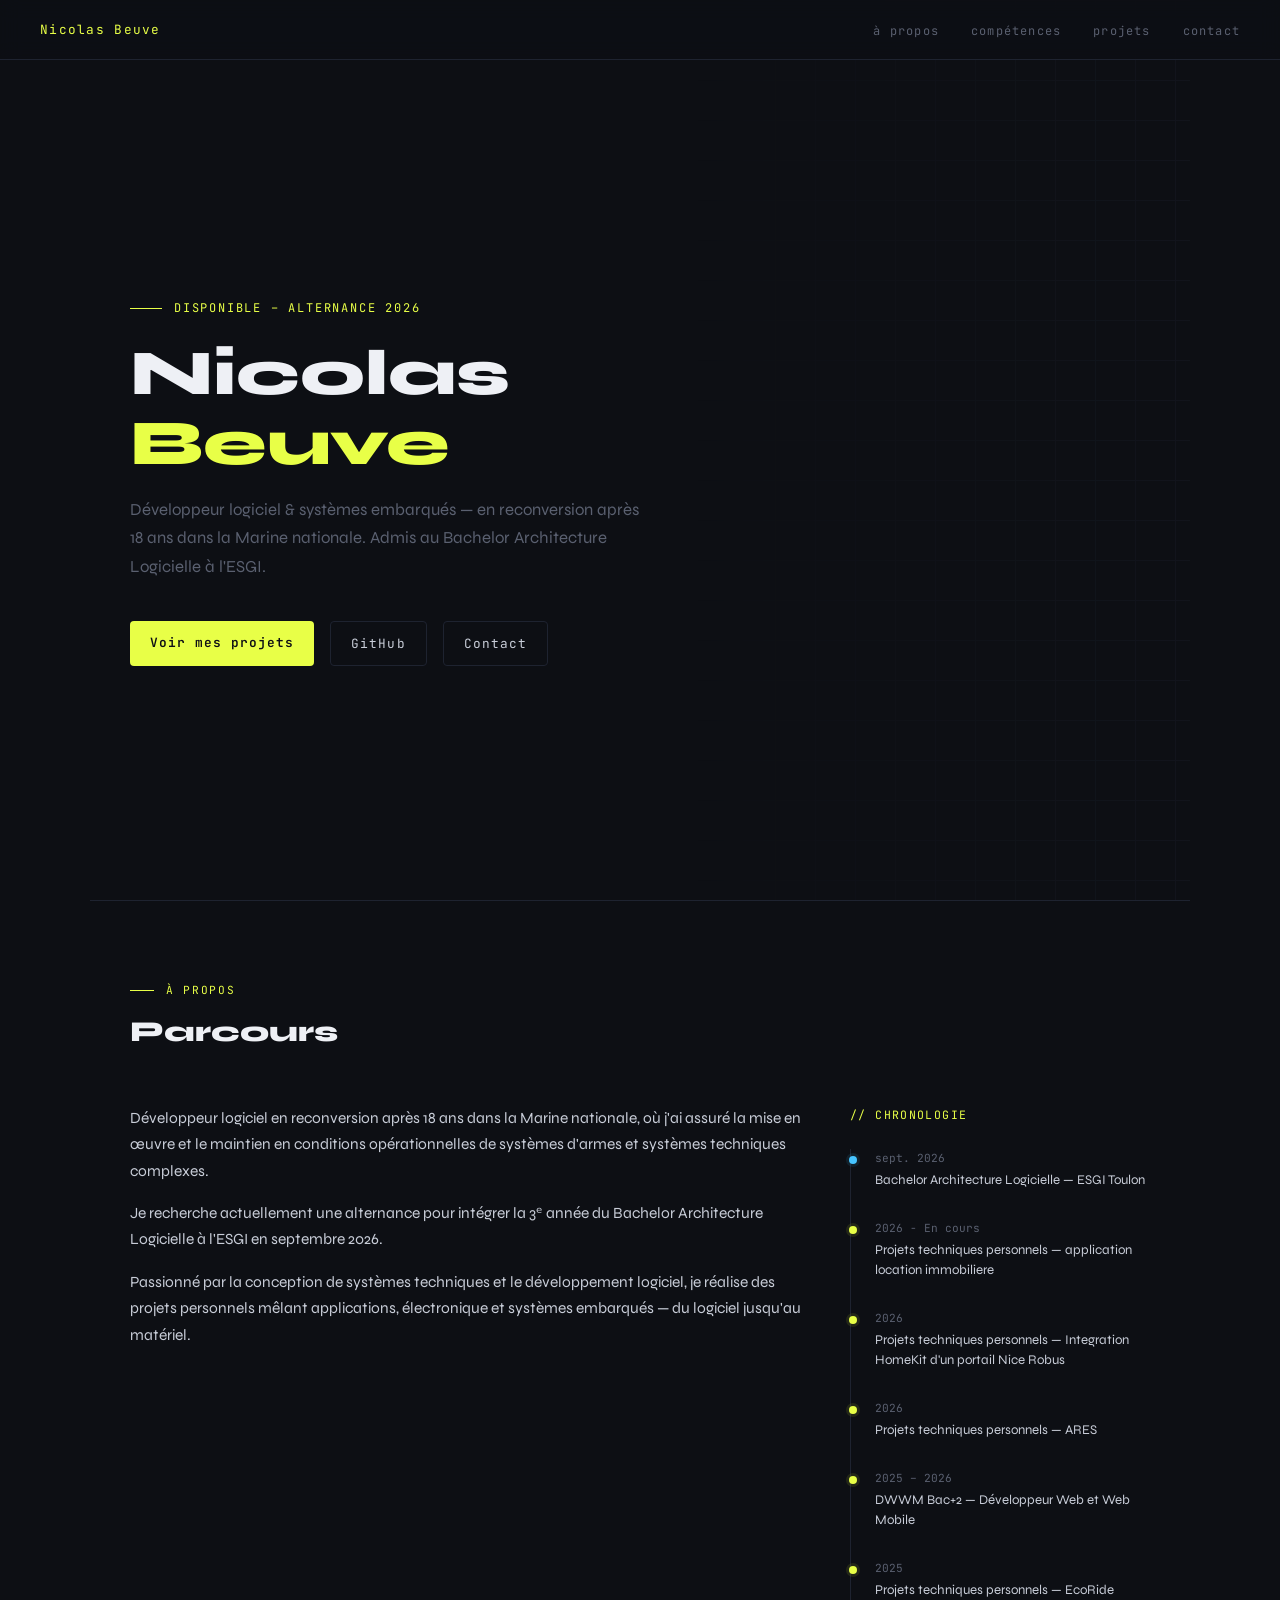
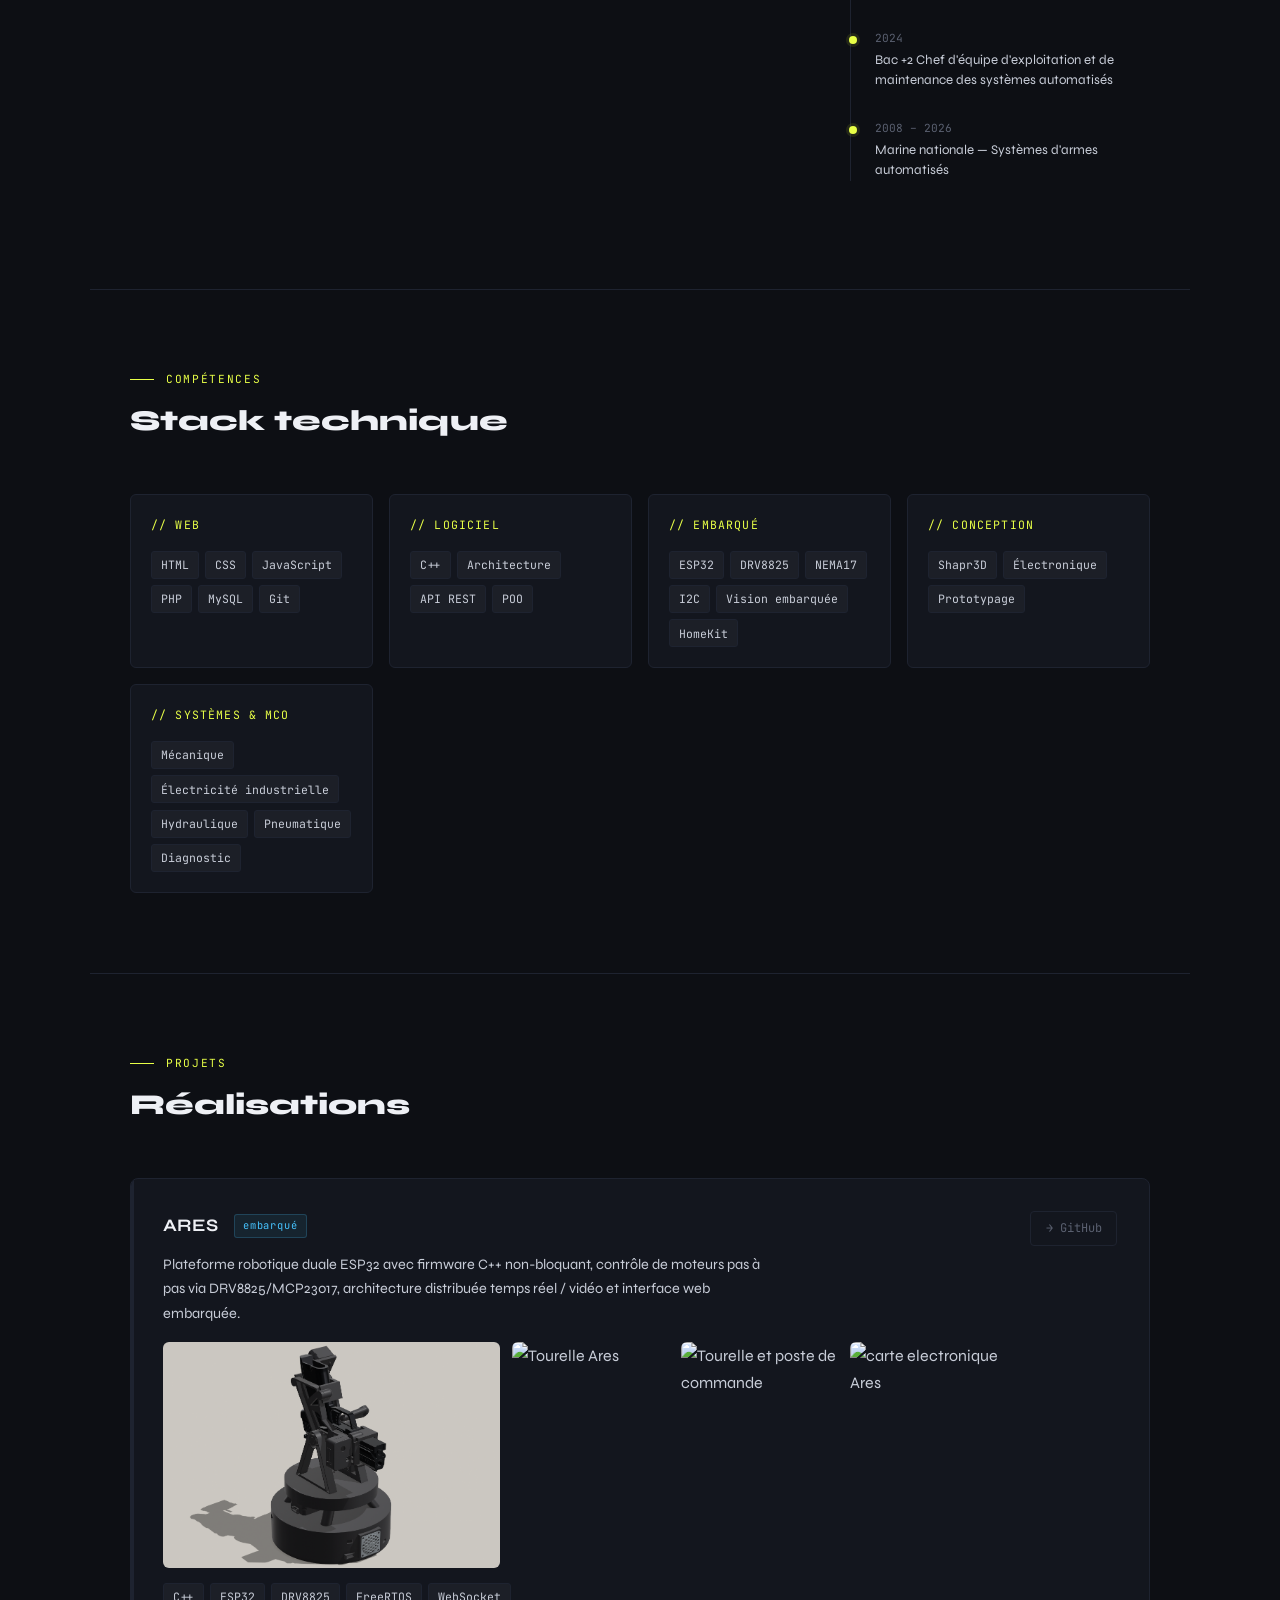
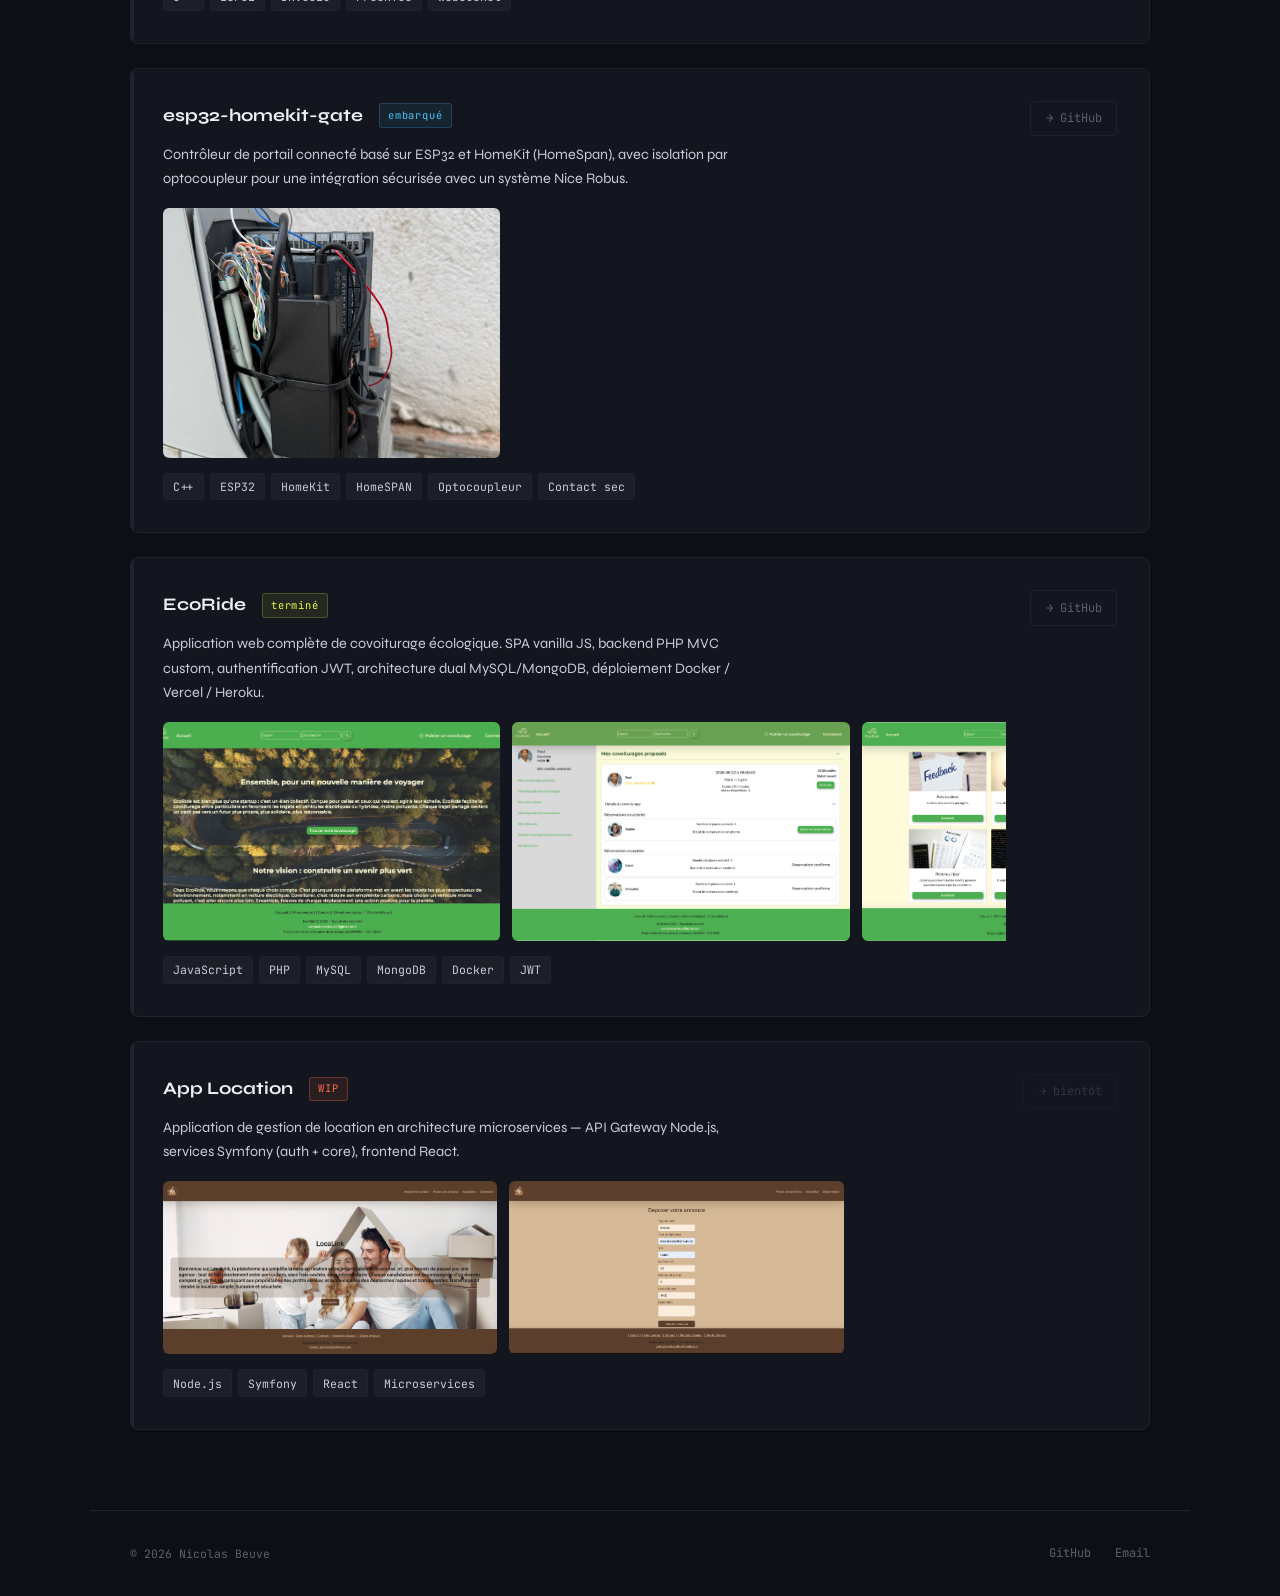
==== index.html @ 8218bd29 "rename to index.html" ====
<!doctype html>
<html lang="fr">
  <head>
    <meta charset="UTF-8" />
    <meta name="viewport" content="width=device-width, initial-scale=1.0" />
    <title>Nicolas Beuve — Portfolio</title>
    <style>
      @import url("https://fonts.googleapis.com/css2?family=JetBrains+Mono:wght@400;600&family=Syne:wght@400;700;800&display=swap");
    </style>
    <link rel="stylesheet" href="style.css" />
  </head>
  <body>
    <!-- NAV -->
    <nav>
      <div class="nav-logo">Nicolas Beuve</div>
      <ul class="nav-links">
        <li><a href="#about">à propos</a></li>
        <li><a href="#skills">compétences</a></li>
        <li><a href="#projects">projets</a></li>
        <li><a href="mailto:nicolasbeuve1@gmail.com">contact</a></li>
      </ul>
    </nav>

    <!-- HERO -->
    <div class="hero">
      <div class="hero-content">
        <div class="hero-tag">Disponible – alternance 2026</div>
        <h1>Nicolas<br /><span>Beuve</span></h1>
        <p class="hero-sub">
          Développeur logiciel & systèmes embarqués — en reconversion après 18 ans dans la Marine nationale. Admis au Bachelor Architecture Logicielle
          à l'ESGI.
        </p>
        <div class="hero-links">
          <a href="#projects" class="btn btn-primary">Voir mes projets</a>
          <a href="https://github.com/Nico8321" class="btn btn-outline" target="_blank">GitHub</a>
          <a href="mailto:nicolasbeuve1@gmail.com" class="btn btn-outline">Contact</a>
        </div>
      </div>
    </div>

    <!-- ABOUT -->
    <section class="section" id="about">
      <div class="section-label">À propos</div>
      <div class="section-title">Parcours</div>

      <div class="about-grid">
        <div class="about-text">
          <p>
            Développeur logiciel en reconversion après 18 ans dans la Marine nationale, où j'ai assuré la mise en œuvre et le maintien en conditions
            opérationnelles de systèmes d'armes et systèmes techniques complexes.
          </p>
          <p>Je recherche actuellement une alternance pour intégrer la 3ᵉ année du Bachelor Architecture Logicielle à l'ESGI en septembre 2026.</p>
          <p>
            Passionné par la conception de systèmes techniques et le développement logiciel, je réalise des projets personnels mêlant applications,
            électronique et systèmes embarqués — du logiciel jusqu'au matériel.
          </p>
        </div>

        <div class="timeline">
          <div class="timeline-title">// chronologie</div>
          <div class="timeline-list">
            <div class="timeline-item">
              <div class="year">sept. 2026</div>
              <p>Bachelor Architecture Logicielle — ESGI Toulon</p>
            </div>
            <div class="timeline-item">
              <div class="year">2026 - En cours</div>
              <p>Projets techniques personnels — application location immobiliere</p>
            </div>
            <div class="timeline-item">
              <div class="year">2026</div>
              <p>Projets techniques personnels — Integration HomeKit d'un portail Nice Robus</p>
            </div>

            <div class="timeline-item">
              <div class="year">2026</div>
              <p>Projets techniques personnels — ARES</p>
            </div>
            <div class="timeline-item">
              <div class="year">2025 – 2026</div>
              <p>DWWM Bac+2 — Développeur Web et Web Mobile</p>
            </div>

            <div class="timeline-item">
              <div class="year">2025</div>
              <p>Projets techniques personnels — EcoRide</p>
            </div>
            <div class="timeline-item">
              <div class="year">2024</div>
              <p>Bac +2 Chef d'équipe d'exploitation et de maintenance des systèmes automatisés</p>
            </div>
            <div class="timeline-item">
              <div class="year">2008 – 2026</div>
              <p>Marine nationale — Systèmes d'armes automatisés</p>
            </div>
          </div>
        </div>
      </div>
    </section>

    <!-- SKILLS -->
    <section class="section" id="skills">
      <div class="section-label">Compétences</div>
      <div class="section-title">Stack technique</div>

      <div class="skills-grid">
        <div class="skill-card">
          <div class="skill-card-title">// Web</div>
          <div class="skill-tags">
            <span class="tag">HTML</span>
            <span class="tag">CSS</span>
            <span class="tag">JavaScript</span>
            <span class="tag">PHP</span>
            <span class="tag">MySQL</span>
            <span class="tag">Git</span>
          </div>
        </div>

        <div class="skill-card">
          <div class="skill-card-title">// Logiciel</div>
          <div class="skill-tags">
            <span class="tag">C++</span>
            <span class="tag">Architecture</span>
            <span class="tag">API REST</span>
            <span class="tag">POO</span>
          </div>
        </div>

        <div class="skill-card">
          <div class="skill-card-title">// Embarqué</div>
          <div class="skill-tags">
            <span class="tag">ESP32</span>
            <span class="tag">DRV8825</span>
            <span class="tag">NEMA17</span>
            <span class="tag">I2C</span>
            <span class="tag">Vision embarquée</span>
            <span class="tag">HomeKit</span>
          </div>
        </div>

        <div class="skill-card">
          <div class="skill-card-title">// Conception</div>
          <div class="skill-tags">
            <span class="tag">Shapr3D</span>
            <span class="tag">Électronique</span>
            <span class="tag">Prototypage</span>
          </div>
        </div>

        <div class="skill-card">
          <div class="skill-card-title">// Systèmes & MCO</div>
          <div class="skill-tags">
            <span class="tag">Mécanique</span>
            <span class="tag">Électricité industrielle</span>
            <span class="tag">Hydraulique</span>
            <span class="tag">Pneumatique</span>
            <span class="tag">Diagnostic</span>
          </div>
        </div>
      </div>
    </section>

    <!-- PROJECTS -->
    <section class="section" id="projects">
      <div class="section-label">Projets</div>
      <div class="section-title">Réalisations</div>

      <div class="projects-list">
        <div class="project-card">
          <div>
            <div class="project-header">
              <span class="project-name">ARES</span>
              <span class="project-badge badge-embedded">embarqué</span>
            </div>
            <p class="project-desc">
              Plateforme robotique duale ESP32 avec firmware C++ non-bloquant, contrôle de moteurs pas à pas via DRV8825/MCP23017, architecture
              distribuée temps réel / vidéo et interface web embarquée.
            </p>
            <div class="project-images">
              <img src="captures/ares2.png" alt="plan Shapr3D" />
              <img src="captures/ares.jpeg" alt="Tourelle Ares" />
              <img src="captures/ares3.jpeg" alt="Tourelle et poste de commande" />
              <img src="captures/ares5.jpeg" alt="carte electronique Ares" />
            </div>
            <div class="project-stack">
              <span class="tag">C++</span>
              <span class="tag">ESP32</span>
              <span class="tag">DRV8825</span>
              <span class="tag">FreeRTOS</span>
              <span class="tag">WebSocket</span>
            </div>
          </div>
          <a href="https://github.com/Nico8321/ARES" class="project-link" target="_blank">→ GitHub</a>
        </div>
        <div class="project-card">
          <div>
            <div class="project-header">
              <span class="project-name">esp32-homekit-gate</span>
              <span class="project-badge badge-embedded">embarqué</span>
            </div>
            <p class="project-desc">
              Contrôleur de portail connecté basé sur ESP32 et HomeKit (HomeSpan), avec isolation par optocoupleur pour une intégration sécurisée avec
              un système Nice Robus.
            </p>
            <div class="project-images">
              <img src="captures/homekite_gate.jpeg" alt="nice Robus" />
            </div>
            <div class="project-stack">
              <span class="tag">C++</span>
              <span class="tag">ESP32</span>
              <span class="tag">HomeKit</span>
              <span class="tag">HomeSPAN</span>
              <span class="tag">Optocoupleur</span>
              <span class="tag">Contact sec</span>
            </div>
          </div>
          <a href="https://github.com/Nico8321/esp32-homekit-gate" class="project-link" target="_blank">→ GitHub</a>
        </div>

        <div class="project-card">
          <div>
            <div class="project-header">
              <span class="project-name">EcoRide</span>
              <span class="project-badge badge-done">terminé</span>
            </div>
            <p class="project-desc">
              Application web complète de covoiturage écologique. SPA vanilla JS, backend PHP MVC custom, authentification JWT, architecture dual
              MySQL/MongoDB, déploiement Docker / Vercel / Heroku.
            </p>
            <div class="project-images">
              <img src="captures/ecoride1.png" alt="capture Ecoride" />
              <img src="captures/ecoride2.png" alt="capture Ecoride 2" />
              <img src="captures/ecoride3.png" alt="capture Ecoride 3" />
            </div>
            <div class="project-stack">
              <span class="tag">JavaScript</span>
              <span class="tag">PHP</span>
              <span class="tag">MySQL</span>
              <span class="tag">MongoDB</span>
              <span class="tag">Docker</span>
              <span class="tag">JWT</span>
            </div>
          </div>
          <a href="https://github.com/Nico8321/Ecoride_front" class="project-link" target="_blank">→ GitHub</a>
        </div>

        <div class="project-card">
          <div>
            <div class="project-header">
              <span class="project-name">App Location</span>
              <span class="project-badge badge-wip">WIP</span>
            </div>

            <p class="project-desc">
              Application de gestion de location en architecture microservices — API Gateway Node.js, services Symfony (auth + core), frontend React.
            </p>
            <div class="project-images">
              <img src="captures/appLocation.png" alt="Capture AppLocation" />
              <img src="captures/appLocation2.png" alt="Capture AppLocation2" />
            </div>
            <div class="project-stack">
              <span class="tag">Node.js</span>
              <span class="tag">Symfony</span>
              <span class="tag">React</span>
              <span class="tag">Microservices</span>
            </div>
          </div>
          <a class="project-link disabled">→ bientôt</a>
        </div>
      </div>
    </section>

    <!-- FOOTER -->
    <footer>
      <div class="footer-copy">© 2026 Nicolas Beuve</div>
      <div class="footer-links">
        <a href="https://github.com/Nico8321" target="_blank">GitHub</a>
        <a href="mailto:nicolasbeuve1@gmail.com">Email</a>
      </div>
    </footer>
  </body>
</html>
---- style.css ----
:root {
  --bg: #0d0f14;
  --surface: #13161e;
  --surface2: #181c26;
  --border: #1e2330;
  --accent: #e8ff47;
  --accent2: #47c4ff;
  --accent3: #ff6b47;
  --text: #c8cdd8;
  --text-dim: #5a6070;
  --heading: #eef0f5;
}

* {
  box-sizing: border-box;
  margin: 0;
  padding: 0;
}

html {
  scroll-behavior: smooth;
}

body {
  background: var(--bg);
  color: var(--text);
  font-family: "Syne", sans-serif;
  line-height: 1.7;
  min-height: 100vh;
}

/* NAV */
nav {
  position: fixed;
  top: 0;
  left: 0;
  right: 0;
  z-index: 100;
  display: flex;
  justify-content: space-between;
  align-items: center;
  padding: 1rem 2.5rem;
  background: rgba(13, 15, 20, 0.85);
  backdrop-filter: blur(10px);
  border-bottom: 1px solid var(--border);
}

.nav-logo {
  font-family: "JetBrains Mono", monospace;
  font-size: 0.8rem;
  color: var(--accent);
  letter-spacing: 0.1em;
}

.nav-links {
  display: flex;
  gap: 2rem;
  list-style: none;
}

.nav-links a {
  font-family: "JetBrains Mono", monospace;
  font-size: 0.75rem;
  color: var(--text-dim);
  text-decoration: none;
  letter-spacing: 0.1em;
  transition: color 0.2s;
}

.nav-links a:hover {
  color: var(--accent);
}

/* HERO */
.hero {
  min-height: 100vh;
  display: flex;
  align-items: center;
  padding: 8rem 2.5rem 4rem;
  max-width: 1100px;
  margin: 0 auto;
  position: relative;
}

.hero-content {
  max-width: 680px;
}

.hero-tag {
  font-family: "JetBrains Mono", monospace;
  font-size: 0.75rem;
  color: var(--accent);
  letter-spacing: 0.15em;
  text-transform: uppercase;
  margin-bottom: 1.25rem;
  display: flex;
  align-items: center;
  gap: 0.75rem;
}

.hero-tag::before {
  content: "";
  display: block;
  width: 2rem;
  height: 1px;
  background: var(--accent);
}

.hero h1 {
  font-size: clamp(2.5rem, 6vw, 4rem);
  font-weight: 800;
  color: var(--heading);
  line-height: 1.1;
  margin-bottom: 1rem;
}

.hero h1 span {
  color: var(--accent);
}

.hero-sub {
  font-size: 1.05rem;
  color: var(--text-dim);
  margin-bottom: 2.5rem;
  max-width: 520px;
}

.hero-links {
  display: flex;
  gap: 1rem;
  flex-wrap: wrap;
}

.btn {
  font-family: "JetBrains Mono", monospace;
  font-size: 0.8rem;
  letter-spacing: 0.08em;
  padding: 0.65rem 1.25rem;
  border-radius: 4px;
  text-decoration: none;
  transition: all 0.2s;
  cursor: pointer;
}

.btn-primary {
  background: var(--accent);
  color: #0d0f14;
  font-weight: 600;
}

.btn-primary:hover {
  background: #d4eb30;
}

.btn-outline {
  border: 1px solid var(--border);
  color: var(--text);
}

.btn-outline:hover {
  border-color: var(--accent2);
  color: var(--accent2);
}

/* GRID BG */
.hero::before {
  content: "";
  position: absolute;
  top: 0;
  right: 0;
  width: 45%;
  height: 100%;
  background-image: linear-gradient(var(--border) 1px, transparent 1px), linear-gradient(90deg, var(--border) 1px, transparent 1px);
  background-size: 40px 40px;
  mask-image: linear-gradient(to left, rgba(0, 0, 0, 0.3), transparent);
  pointer-events: none;
}

/* SECTIONS */
.section {
  max-width: 1100px;
  margin: 0 auto;
  padding: 5rem 2.5rem;
  border-top: 1px solid var(--border);
}

.section-label {
  font-family: "JetBrains Mono", monospace;
  font-size: 0.7rem;
  color: var(--accent);
  letter-spacing: 0.15em;
  text-transform: uppercase;
  margin-bottom: 0.5rem;
  display: flex;
  align-items: center;
  gap: 0.75rem;
}

.section-label::before {
  content: "";
  display: block;
  width: 1.5rem;
  height: 1px;
  background: var(--accent);
}

.section-title {
  font-size: 1.8rem;
  font-weight: 800;
  color: var(--heading);
  margin-bottom: 3rem;
}

/* ABOUT + TIMELINE */
.about-grid {
  display: grid;
  grid-template-columns: 1fr 300px;
  gap: 3rem;
  align-items: start;
}

.about-text p {
  font-size: 0.97rem;
  color: var(--text);
  margin-bottom: 1rem;
}

.about-text p:last-child {
  margin-bottom: 0;
}

/* TIMELINE */
.timeline {
  position: relative;
}

.timeline-title {
  font-family: "JetBrains Mono", monospace;
  font-size: 0.72rem;
  color: var(--accent);
  letter-spacing: 0.12em;
  text-transform: uppercase;
  margin-bottom: 1.5rem;
}

.timeline-list {
  position: relative;
  padding-left: 1.5rem;
  border-left: 1px solid var(--border);
}

.timeline-item {
  position: relative;
  margin-bottom: 1.75rem;
}

.timeline-item::before {
  content: "";
  position: absolute;
  left: -1.6rem;
  top: 0.45rem;
  width: 8px;
  height: 8px;
  background: var(--accent);
  border-radius: 50%;
  box-shadow: 0 0 0 3px rgba(232, 255, 71, 0.1);
}

.timeline-item:first-child::before {
  background: var(--accent2);
  box-shadow: 0 0 0 3px rgba(71, 196, 255, 0.1);
}

.timeline-item p {
  font-size: 0.83rem;
  color: var(--text);
  line-height: 1.5;
}

.timeline-item .year {
  font-family: "JetBrains Mono", monospace;
  font-size: 0.7rem;
  color: var(--text-dim);
  margin-bottom: 0.2rem;
}

/* SKILLS */
.skills-grid {
  display: grid;
  grid-template-columns: repeat(auto-fill, minmax(220px, 1fr));
  gap: 1rem;
}

.skill-card {
  background: var(--surface);
  border: 1px solid var(--border);
  border-radius: 6px;
  padding: 1.25rem;
  transition: border-color 0.2s;
}

.skill-card:hover {
  border-color: rgba(232, 255, 71, 0.3);
}

.skill-card-title {
  font-family: "JetBrains Mono", monospace;
  font-size: 0.72rem;
  color: var(--accent);
  letter-spacing: 0.1em;
  text-transform: uppercase;
  margin-bottom: 1rem;
}

.skill-tags {
  display: flex;
  flex-wrap: wrap;
  gap: 0.4rem;
}

.tag {
  font-family: "JetBrains Mono", monospace;
  font-size: 0.72rem;
  background: rgba(255, 255, 255, 0.04);
  border: 1px solid var(--border);
  color: var(--text);
  padding: 0.2rem 0.55rem;
  border-radius: 3px;
}

/* PROJECTS */
.projects-list {
  display: flex;
  flex-direction: column;
  gap: 1.5rem;
}

.project-card {
  background: var(--surface);
  border: 1px solid var(--border);
  border-radius: 8px;
  padding: 2rem;
  display: grid;
  grid-template-columns: 1fr auto;
  gap: 1.5rem;
  align-items: start;
  transition: border-color 0.2s;
  position: relative;
  overflow: hidden;
}

.project-card::before {
  content: "";
  position: absolute;
  top: 0;
  left: 0;
  width: 3px;
  height: 100%;
  background: var(--border);
  transition: background 0.2s;
}

.project-card:hover {
  border-color: rgba(232, 255, 71, 0.2);
}
.project-card:hover::before {
  background: var(--accent);
}

.project-header {
  display: flex;
  align-items: center;
  gap: 1rem;
  margin-bottom: 0.75rem;
}

.project-name {
  font-size: 1.1rem;
  font-weight: 700;
  color: var(--heading);
}

.project-badge {
  font-family: "JetBrains Mono", monospace;
  font-size: 0.65rem;
  padding: 0.15rem 0.5rem;
  border-radius: 3px;
  letter-spacing: 0.08em;
}

.badge-wip {
  background: rgba(255, 107, 71, 0.1);
  border: 1px solid rgba(255, 107, 71, 0.3);
  color: var(--accent3);
}

.badge-done {
  background: rgba(232, 255, 71, 0.08);
  border: 1px solid rgba(232, 255, 71, 0.2);
  color: var(--accent);
}

.badge-embedded {
  background: rgba(71, 196, 255, 0.08);
  border: 1px solid rgba(71, 196, 255, 0.2);
  color: var(--accent2);
}

.project-desc {
  font-size: 0.9rem;
  color: var(--text);
  margin-bottom: 1rem;
  max-width: 600px;
}

.project-stack {
  display: flex;
  flex-wrap: wrap;
  gap: 0.4rem;
}

.project-link {
  font-family: "JetBrains Mono", monospace;
  font-size: 0.75rem;
  color: var(--text-dim);
  text-decoration: none;
  border: 1px solid var(--border);
  padding: 0.4rem 0.9rem;
  border-radius: 4px;
  white-space: nowrap;
  align-self: start;
  transition: all 0.2s;
}

.project-link:hover {
  border-color: var(--accent);
  color: var(--accent);
}

/* FOOTER */
footer {
  border-top: 1px solid var(--border);
  padding: 2rem 2.5rem;
  display: flex;
  justify-content: space-between;
  align-items: center;
  max-width: 1100px;
  margin: 0 auto;
}

.footer-copy {
  font-family: "JetBrains Mono", monospace;
  font-size: 0.72rem;
  color: var(--text-dim);
}

.footer-links {
  display: flex;
  gap: 1.5rem;
}

.footer-links a {
  font-family: "JetBrains Mono", monospace;
  font-size: 0.75rem;
  color: var(--text-dim);
  text-decoration: none;
  transition: color 0.2s;
}

.footer-links a:hover {
  color: var(--accent);
}

/* ANIMATIONS */
@keyframes fadeUp {
  from {
    opacity: 0;
    transform: translateY(20px);
  }
  to {
    opacity: 1;
    transform: translateY(0);
  }
}

.hero-tag {
  animation: fadeUp 0.5s ease both;
}
.hero h1 {
  animation: fadeUp 0.5s 0.1s ease both;
}
.hero-sub {
  animation: fadeUp 0.5s 0.2s ease both;
}
.hero-links {
  animation: fadeUp 0.5s 0.3s ease both;
}

/* RESPONSIVE */
@media (max-width: 768px) {
  nav {
    padding: 1rem 1.25rem;
  }
  .nav-links {
    gap: 1.25rem;
  }
  .hero {
    padding: 7rem 1.25rem 3rem;
  }
  .section {
    padding: 3.5rem 1.25rem;
  }
  .about-grid {
    grid-template-columns: 1fr;
  }
  .project-card {
    grid-template-columns: 1fr;
  }
  footer {
    flex-direction: column;
    gap: 1rem;
    text-align: center;
  }
}
.project-images {
  display: flex;
  gap: 12px;
  margin-top: 10px;
  margin-bottom: 15px;
  overflow-x: auto;
}

.project-images img {
  width: 40%;
  max-width: 550px;
  max-height: 250px;
  object-fit: cover;
  height: auto;
  border-radius: 6px;
}
.project-link.disabled {
  opacity: 0.4;
  cursor: not-allowed;
  pointer-events: none;
}
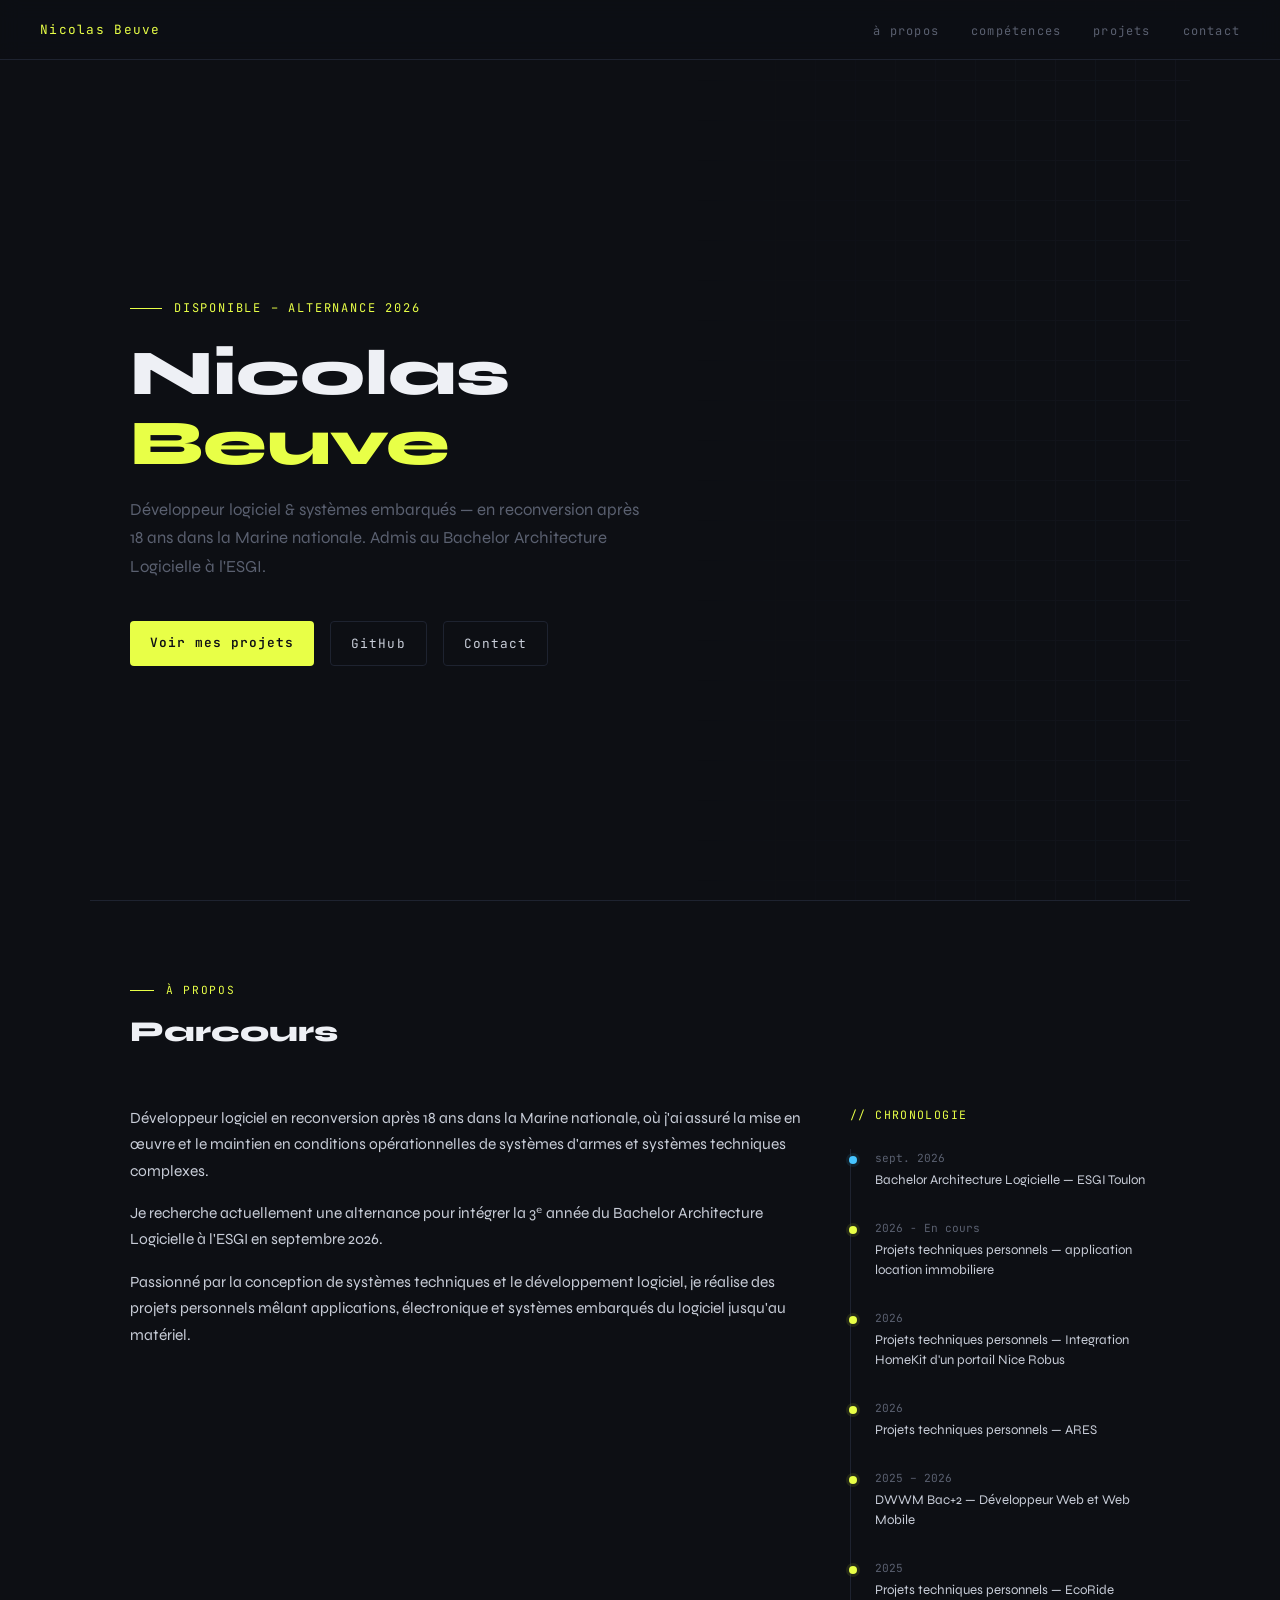
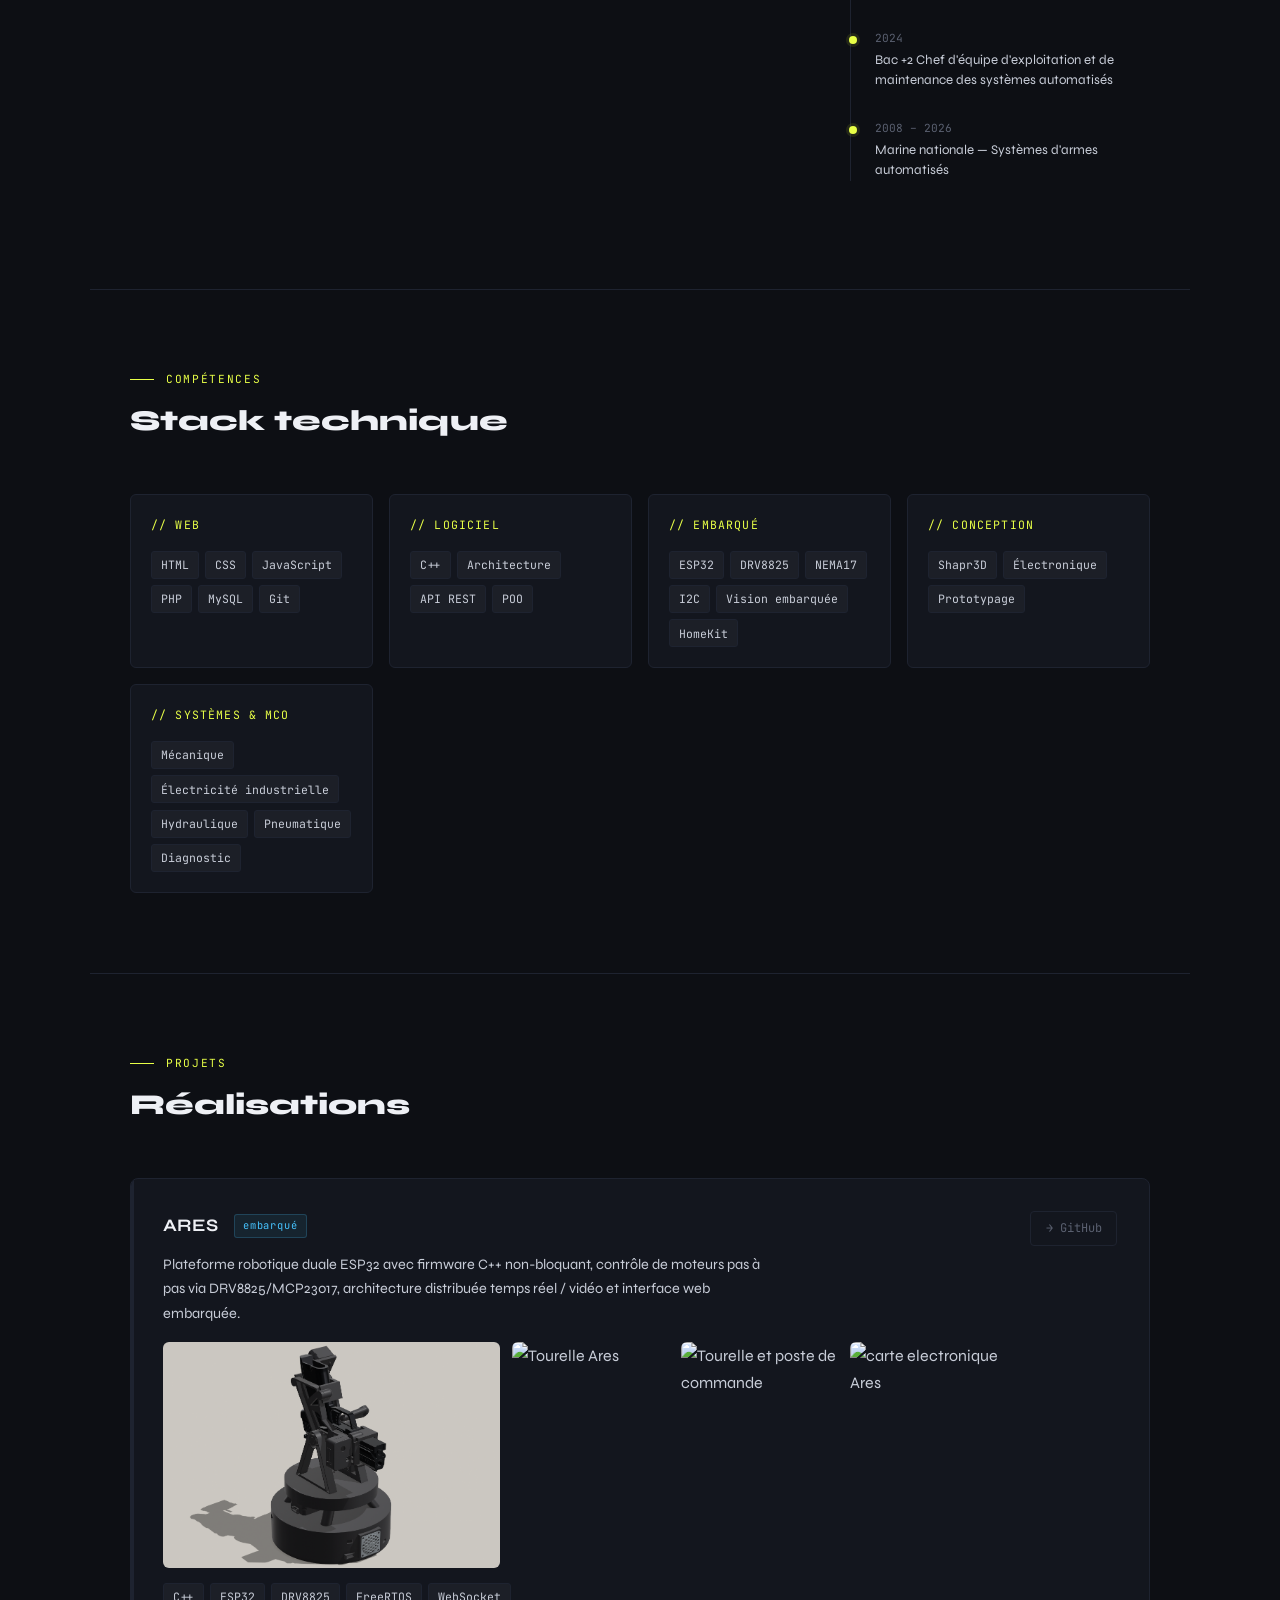
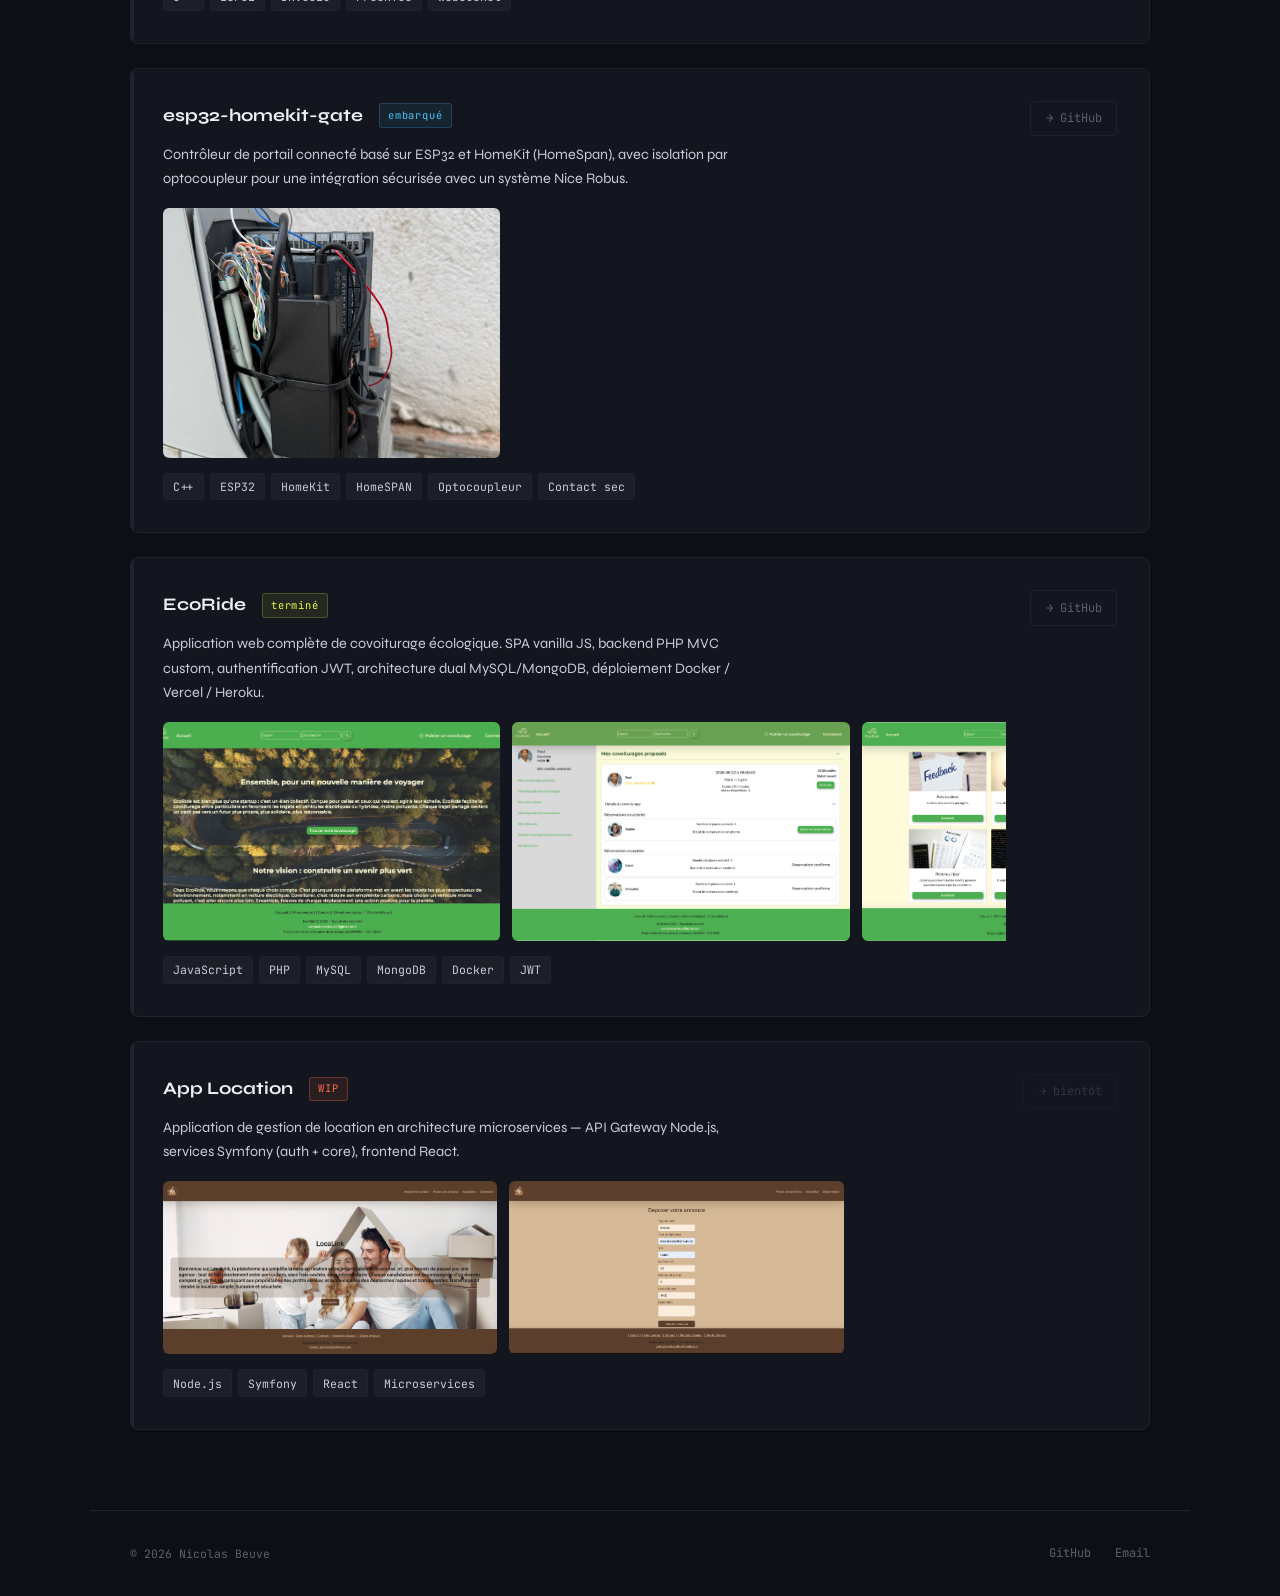
==== commit bea87c4d: "feat: ajout des balises Open Graph pour la preview LinkedIn" ====
--- a/index.html
+++ b/index.html
@@ -3,11 +3,36 @@
   <head>
     <meta charset="UTF-8" />
     <meta name="viewport" content="width=device-width, initial-scale=1.0" />
+    <meta property="og:title" content="Portfolio - Nicolas Beuve" />
+    <meta property="og:description" content="Développeur logiciel & systèmes embarqués – à la recherche d’une alternance 2026" />
+    <meta property="og:image" content="https://nico8321.github.io/portfolio/preview.png" />
+    <meta property="og:image:type" content="image/png" />
+    <meta property="og:image:width" content="1200" />
+    <meta property="og:image:height" content="630" />
+    <meta property="og:url" content="https://nico8321.github.io/portfolio" />
+    <meta property="og:type" content="website" />
+    <meta name="twitter:card" content="summary_large_image" />
+    <meta name="twitter:title" content="Portfolio - Nicolas Beuve" />
+    <meta name="twitter:description" content="Développeur logiciel & systèmes embarqués – à la recherche d’une alternance 2026" />
+    <meta name="twitter:image" content="https://nico8321.github.io/portfolio/preview.png" />
+
     <title>Nicolas Beuve — Portfolio</title>
     <style>
       @import url("https://fonts.googleapis.com/css2?family=JetBrains+Mono:wght@400;600&family=Syne:wght@400;700;800&display=swap");
     </style>
     <link rel="stylesheet" href="style.css" />
+    <!-- Google tag (gtag.js) -->
+    <script async src="https://www.googletagmanager.com/gtag/js?id=G-J862QM9Y5E"></script>
+    <script>
+      window.dataLayer = window.dataLayer || [];
+      function gtag() {
+        dataLayer.push(arguments);
+      }
+      gtag("js", new Date());
+      gtag("config", "G-J862QM9Y5E", {
+        anonymize_ip: true,
+      });
+    </script>
   </head>
   <body>
     <!-- NAV -->
@@ -52,7 +77,7 @@
           <p>Je recherche actuellement une alternance pour intégrer la 3ᵉ année du Bachelor Architecture Logicielle à l'ESGI en septembre 2026.</p>
           <p>
             Passionné par la conception de systèmes techniques et le développement logiciel, je réalise des projets personnels mêlant applications,
-            électronique et systèmes embarqués — du logiciel jusqu'au matériel.
+            électronique et systèmes embarqués du logiciel jusqu'au matériel.
           </p>
         </div>
 
